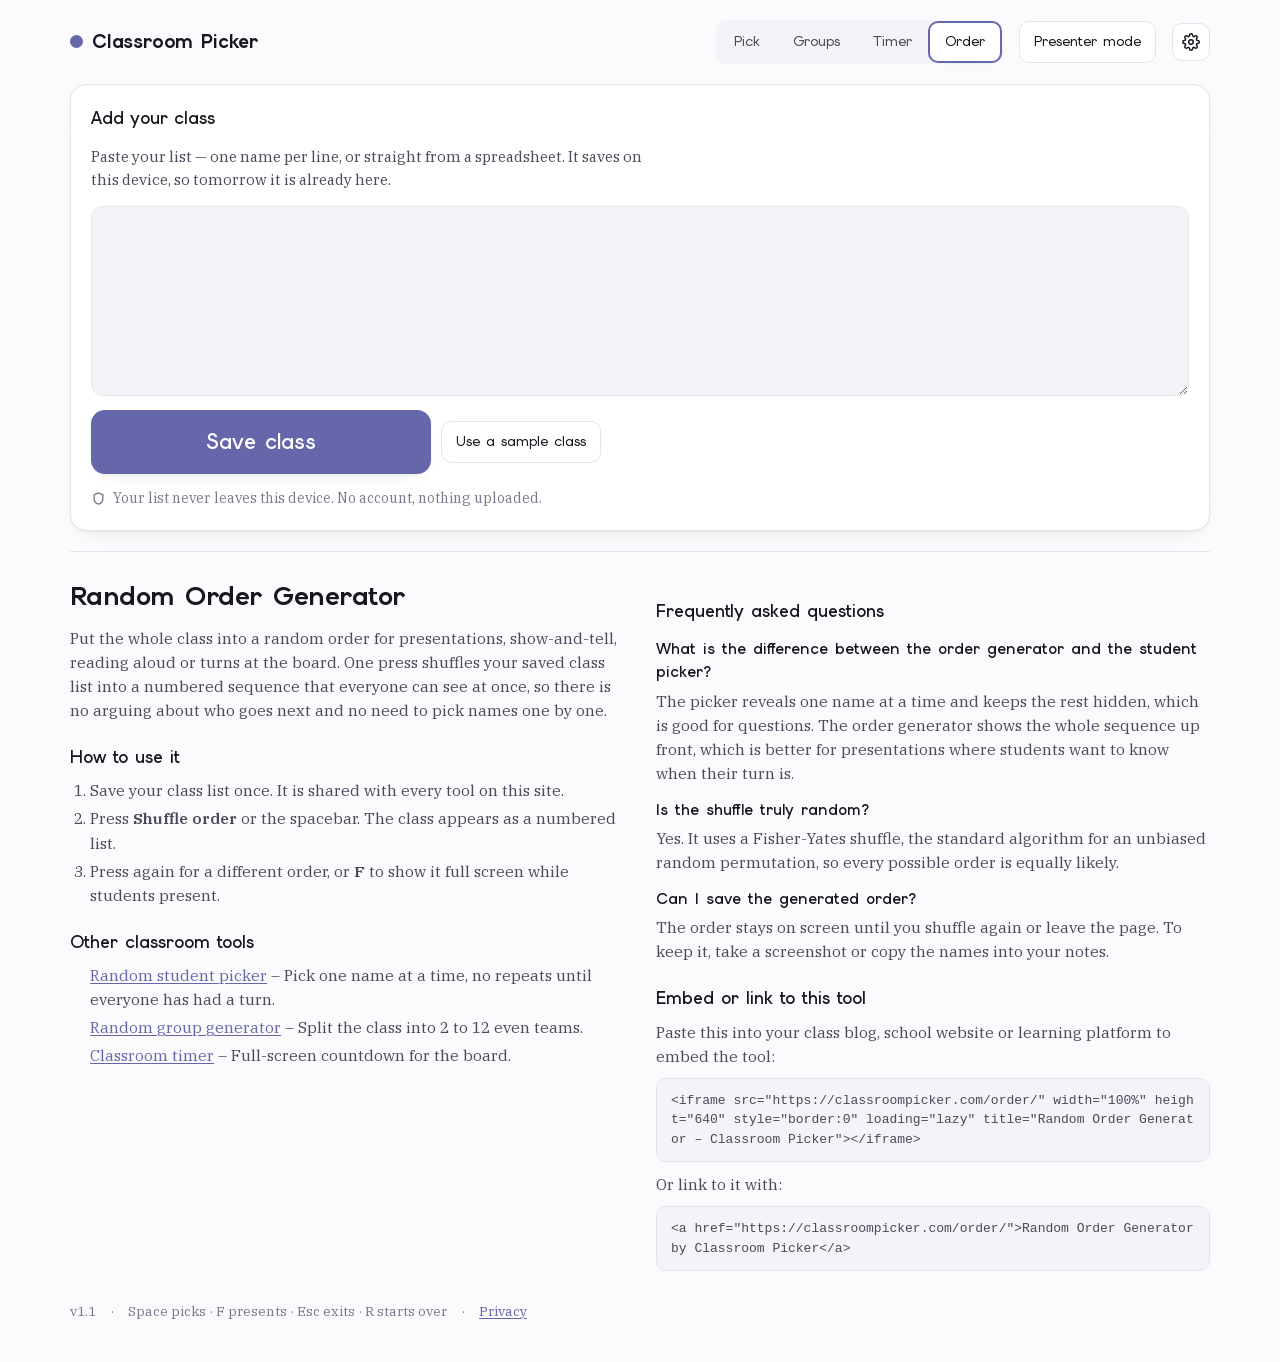
==== order/index.html @ 5ed66fa8 "Added: - four real tool routes - random order tool - per-route SEO metadata - JSON-LD structured dat" ====
<!doctype html>
<html lang="en">
<head>
<meta charset="utf-8">
<meta name="viewport" content="width=device-width, initial-scale=1">
<!-- The app shell below is shared byte-for-byte with /, /groups/, /timer/ and /order/.
     Only <head> metadata, the active nav link and the ABOUT section differ per route.
     Change the shell in all four files together. -->
<title>Random Order Generator for Students | Classroom Picker</title>
<meta name="description" content="Shuffle your class into a random speaking or presentation order in one click. Uses your saved class list. Free, no account, projector-ready.">
<link rel="canonical" href="https://classroompicker.com/order/">
<meta name="theme-color" content="#6667AB">

<!-- Social previews -->
<meta property="og:type" content="website">
<meta property="og:site_name" content="Classroom Picker">
<meta property="og:locale" content="en_US">
<meta property="og:url" content="https://classroompicker.com/order/">
<meta property="og:title" content="Random Order Generator for Students | Classroom Picker">
<meta property="og:description" content="Shuffle your class into a random speaking or presentation order in one click. Uses your saved class list. Free, no account, projector-ready.">
<meta property="og:image" content="https://classroompicker.com/assets/img/og-image.png">
<meta property="og:image:width" content="1200">
<meta property="og:image:height" content="630">
<meta property="og:image:alt" content="Classroom Picker showing a student's name in large type">
<meta name="twitter:card" content="summary_large_image">
<meta name="twitter:title" content="Random Order Generator for Students | Classroom Picker">
<meta name="twitter:description" content="Shuffle your class into a random speaking or presentation order in one click. Uses your saved class list. Free, no account, projector-ready.">
<meta name="twitter:image" content="https://classroompicker.com/assets/img/og-image.png">

<!-- Icons and manifest -->
<link rel="icon" href="/assets/img/favicon.ico" sizes="32x32">
<link rel="icon" type="image/svg+xml" id="favicon" href="data:image/svg+xml,%3Csvg xmlns='http://www.w3.org/2000/svg' viewBox='0 0 32 32'%3E%3Ccircle cx='16' cy='16' r='14' fill='%236667AB'/%3E%3C/svg%3E">
<link rel="apple-touch-icon" href="/assets/img/apple-touch-icon.png">
<link rel="manifest" href="/assets/site.webmanifest">

<!-- Self-hosted fonts: no third-party request, preload the two files used above the fold -->
<link rel="preload" href="/assets/fonts/elms-sans-latin.woff2" as="font" type="font/woff2" crossorigin>
<link rel="preload" href="/assets/fonts/ibm-plex-serif-400-latin.woff2" as="font" type="font/woff2" crossorigin>
<link rel="stylesheet" href="/assets/fonts/fonts.css">
<link rel="stylesheet" href="/assets/css/styles.css">

<script type="application/ld+json">
{
  "@context": "https://schema.org",
  "@graph": [
    {
      "@type": "WebApplication",
      "@id": "https://classroompicker.com/order/#app",
      "name": "Random Order Generator – Classroom Picker",
      "url": "https://classroompicker.com/order/",
      "description": "Shuffle your class into a random speaking or presentation order in one click. Uses your saved class list. Free, no account, projector-ready.",
      "applicationCategory": "EducationalApplication",
      "operatingSystem": "Any",
      "browserRequirements": "Requires JavaScript",
      "isAccessibleForFree": true,
      "offers": {
        "@type": "Offer",
        "price": "0",
        "priceCurrency": "USD"
      },
      "audience": {
        "@type": "EducationalAudience",
        "educationalRole": "teacher"
      },
      "image": "https://classroompicker.com/assets/img/og-image.png",
      "publisher": {
        "@type": "Organization",
        "name": "Classroom Picker",
        "url": "https://classroompicker.com/"
      }
    },
    {
      "@type": "FAQPage",
      "@id": "https://classroompicker.com/order/#faq",
      "mainEntity": [
        {
          "@type": "Question",
          "name": "What is the difference between the order generator and the student picker?",
          "acceptedAnswer": {
            "@type": "Answer",
            "text": "The picker reveals one name at a time and keeps the rest hidden, which is good for questions. The order generator shows the whole sequence up front, which is better for presentations where students want to know when their turn is."
          }
        },
        {
          "@type": "Question",
          "name": "Is the shuffle truly random?",
          "acceptedAnswer": {
            "@type": "Answer",
            "text": "Yes. It uses a Fisher-Yates shuffle, the standard algorithm for an unbiased random permutation, so every possible order is equally likely."
          }
        },
        {
          "@type": "Question",
          "name": "Can I save the generated order?",
          "acceptedAnswer": {
            "@type": "Answer",
            "text": "The order stays on screen until you shuffle again or leave the page. To keep it, take a screenshot or copy the names into your notes."
          }
        }
      ]
    }
  ]
}
</script>
</head>
<body data-view="order">
<div class="wrap">
  <button class="iconbtn exit" id="exitBtn" type="button">Exit ✕</button>

  <header class="top">
    <a class="brand" href="/"><span class="dot"></span>Classroom Picker</a>
    <nav class="nav" aria-label="Tools">
      <a href="/">Pick</a>
      <a href="/groups/">Groups</a>
      <a href="/timer/">Timer</a>
      <a href="/order/" aria-current="page">Order</a>
    </nav>
    <button class="iconbtn" id="editBtn" type="button">Edit class</button>
    <button class="iconbtn" id="presentBtn" type="button">Presenter mode</button>
    <div class="setwrap" id="setWrap">
      <button class="iconbtn iconbtn-icon" id="setBtn" type="button" aria-expanded="false" aria-label="Settings" title="Settings">
        <svg width="18" height="18" viewBox="0 0 24 24" fill="none" stroke="currentColor" stroke-width="2" stroke-linecap="round" stroke-linejoin="round">
          <circle cx="12" cy="12" r="3"></circle>
          <path d="M19.4 15a1.65 1.65 0 0 0 .33 1.82l.06.06a2 2 0 1 1-2.83 2.83l-.06-.06a1.65 1.65 0 0 0-1.82-.33 1.65 1.65 0 0 0-1 1.51V21a2 2 0 0 1-4 0v-.09A1.65 1.65 0 0 0 9 19.4a1.65 1.65 0 0 0-1.82.33l-.06.06a2 2 0 1 1-2.83-2.83l.06-.06a1.65 1.65 0 0 0 .33-1.82 1.65 1.65 0 0 0-1.51-1H3a2 2 0 0 1 0-4h.09A1.65 1.65 0 0 0 4.6 9a1.65 1.65 0 0 0-.33-1.82l-.06-.06a2 2 0 1 1 2.83-2.83l.06.06a1.65 1.65 0 0 0 1.82.33H9a1.65 1.65 0 0 0 1-1.51V3a2 2 0 0 1 4 0v.09a1.65 1.65 0 0 0 1 1.51 1.65 1.65 0 0 0 1.82-.33l.06-.06a2 2 0 1 1 2.83 2.83l-.06.06a1.65 1.65 0 0 0-.33 1.82V9a1.65 1.65 0 0 0 1.51 1H21a2 2 0 0 1 0 4h-.09a1.65 1.65 0 0 0-1.51 1z"></path>
        </svg>
      </button>

      <!-- SETTINGS -->
      <section class="panel settings-pop hidden" id="settings">
        <h2>Settings</h2>
        <div class="setrow">
          <span>Accent colour</span>
          <div class="swatches" id="swatches">
            <button class="sw" type="button" data-c="#6667AB" style="background:#6667AB" title="Default"></button>
            <button class="sw" type="button" data-c="#2E7D6B" style="background:#2E7D6B"></button>
            <button class="sw" type="button" data-c="#B4531F" style="background:#B4531F"></button>
            <button class="sw" type="button" data-c="#1F6FA8" style="background:#1F6FA8"></button>
            <button class="sw" type="button" data-c="#8C3B63" style="background:#8C3B63"></button>
            <input type="color" id="customC" value="#6667AB" aria-label="Custom accent colour">
          </div>
        </div>
        <div class="setrow">
          <span>Appearance</span>
          <div class="seg" id="themeSeg">
            <button type="button" data-t="auto" aria-pressed="true">Auto</button>
            <button type="button" data-t="light" aria-pressed="false">Light</button>
            <button type="button" data-t="dark" aria-pressed="false">Dark</button>
          </div>
        </div>
      </section>
    </div>
  </header>

  <!-- SETUP -->
  <section class="panel" id="setup">
    <h2>Add your class</h2>
    <p>Paste your list — one name per line, or straight from a spreadsheet. It saves on this device, so tomorrow it is already here.</p>
    <textarea id="names" spellcheck="false" aria-label="Class list, one name per line"></textarea>
    <div class="row">
      <button class="pick" id="saveBtn" type="button">Save class</button>
      <button class="iconbtn" id="demoBtn" type="button">Use a sample class</button>
    </div>
    <div class="trust">
      <svg width="15" height="15" viewBox="0 0 24 24" fill="none" stroke="currentColor" stroke-width="2.2"><path d="M12 3l7 3v6c0 4.5-3 8-7 9-4-1-7-4.5-7-9V6l7-3z"/></svg>
      Your list never leaves this device. No account, nothing uploaded.
    </div>
  </section>

  <!-- STAGE -->
  <section class="stage" id="stage">
    <div class="hint" id="stageHint">Press <b>Pick</b> — or tap the spacebar</div>
    <div class="name hidden" id="nameOut"></div>
    <div class="clock hidden" id="clockOut">05:00</div>
    <div class="groups hidden" id="groupsOut"></div>
    <ol class="order hidden" id="orderOut"></ol>
  </section>

  <!-- PROGRESS -->
  <div class="progress hidden" id="progress" role="progressbar" aria-valuemin="0" aria-valuemax="100" aria-label="Students remaining this round">
    <div class="progress-fill" id="progressFill"></div>
  </div>

  <!-- CONTROLS -->
  <div class="controls" id="controls">
    <button class="pick" id="mainBtn" type="button">Pick someone</button>
    <span class="count" id="count"></span>
    <span class="kbd">space</span>
    <span class="spacer">
      <button class="iconbtn" id="resetBtn" type="button">Start over</button>
      <span class="row hidden" id="groupsField">
        <label class="count" for="gCount">Groups</label>
        <input class="num" type="number" id="gCount" min="2" max="12" value="4">
      </span>
      <span class="row hidden" id="timerField">
        <label class="count" for="timerMin">Timer</label>
        <input class="num" type="number" id="timerMin" min="0" max="99" value="5">
        <span class="count">:</span>
        <input class="num" type="number" id="timerSec" min="0" max="59" step="5" value="0" aria-label="Seconds">
      </span>
    </span>
  </div>

  <noscript><p class="panel">Classroom Picker needs JavaScript to pick names. Please enable it and reload.</p></noscript>

  <!-- ABOUT: crawlable text for search engines and first-time visitors. Hidden in presenter mode. -->
  <section class="about" id="about">
    <div class="about-col">
      <h1>Random Order Generator</h1>
      <p>Put the whole class into a random order for presentations, show-and-tell, reading aloud or turns at the board. One press shuffles your saved class list into a numbered sequence that everyone can see at once, so there is no arguing about who goes next and no need to pick names one by one.</p>
      <h2>How to use it</h2>
      <ol>
        <li>Save your class list once. It is shared with every tool on this site.</li>
        <li>Press <b>Shuffle order</b> or the spacebar. The class appears as a numbered list.</li>
        <li>Press again for a different order, or <b>F</b> to show it full screen while students present.</li>
      </ol>
      <h2>Other classroom tools</h2>
      <ul class="tools">
        <li><a href="/">Random student picker</a> – Pick one name at a time, no repeats until everyone has had a turn.</li>
        <li><a href="/groups/">Random group generator</a> – Split the class into 2 to 12 even teams.</li>
        <li><a href="/timer/">Classroom timer</a> – Full-screen countdown for the board.</li>
      </ul>
    </div>
    <div class="about-col">
      <h2>Frequently asked questions</h2>
      <h3>What is the difference between the order generator and the student picker?</h3>
      <p>The picker reveals one name at a time and keeps the rest hidden, which is good for questions. The order generator shows the whole sequence up front, which is better for presentations where students want to know when their turn is.</p>
      <h3>Is the shuffle truly random?</h3>
      <p>Yes. It uses a Fisher-Yates shuffle, the standard algorithm for an unbiased random permutation, so every possible order is equally likely.</p>
      <h3>Can I save the generated order?</h3>
      <p>The order stays on screen until you shuffle again or leave the page. To keep it, take a screenshot or copy the names into your notes.</p>
      <h2>Embed or link to this tool</h2>
      <p>Paste this into your class blog, school website or learning platform to embed the tool:</p>
      <pre><code>&lt;iframe src="https://classroompicker.com/order/" width="100%" height="640" style="border:0" loading="lazy" title="Random Order Generator – Classroom Picker"&gt;&lt;/iframe&gt;</code></pre>
      <p>Or link to it with:</p>
      <pre><code>&lt;a href="https://classroompicker.com/order/"&gt;Random Order Generator by Classroom Picker&lt;/a&gt;</code></pre>
    </div>
  </section>

  <footer>
    <span>v1.1</span>
    <span>·</span>
    <span>Space picks · F presents · Esc exits · R starts over</span>
    <span>·</span>
    <a href="/privacy/">Privacy</a>
  </footer>
</div>

<script src="/assets/js/script.js"></script>
</body>
</html>
---- assets/fonts/fonts.css ----
/* Self-hosted Google Fonts (latin + latin-ext subsets only).
   Elms Sans is a variable font: one file covers weights 400-700.
   IBM Plex Serif ships one static file per weight/style. */

@font-face {
  font-family: 'Elms Sans';
  font-style: normal;
  font-weight: 400 700;
  font-display: swap;
  src: url(elms-sans-latin-ext.woff2) format('woff2');
  unicode-range: U+0100-02BA, U+02BD-02C5, U+02C7-02CC, U+02CE-02D7, U+02DD-02FF, U+0304, U+0308, U+0329, U+1D00-1DBF, U+1E00-1E9F, U+1EF2-1EFF, U+2020, U+20A0-20AB, U+20AD-20C0, U+2113, U+2C60-2C7F, U+A720-A7FF;
}

@font-face {
  font-family: 'Elms Sans';
  font-style: normal;
  font-weight: 400 700;
  font-display: swap;
  src: url(elms-sans-latin.woff2) format('woff2');
  unicode-range: U+0000-00FF, U+0131, U+0152-0153, U+02BB-02BC, U+02C6, U+02DA, U+02DC, U+0304, U+0308, U+0329, U+2000-206F, U+20AC, U+2122, U+2191, U+2193, U+2212, U+2215, U+FEFF, U+FFFD;
}

@font-face {
  font-family: 'IBM Plex Serif';
  font-style: italic;
  font-weight: 400;
  font-display: swap;
  src: url(ibm-plex-serif-400-italic-latin-ext.woff2) format('woff2');
  unicode-range: U+0100-02BA, U+02BD-02C5, U+02C7-02CC, U+02CE-02D7, U+02DD-02FF, U+0304, U+0308, U+0329, U+1D00-1DBF, U+1E00-1E9F, U+1EF2-1EFF, U+2020, U+20A0-20AB, U+20AD-20C0, U+2113, U+2C60-2C7F, U+A720-A7FF;
}

@font-face {
  font-family: 'IBM Plex Serif';
  font-style: italic;
  font-weight: 400;
  font-display: swap;
  src: url(ibm-plex-serif-400-italic-latin.woff2) format('woff2');
  unicode-range: U+0000-00FF, U+0131, U+0152-0153, U+02BB-02BC, U+02C6, U+02DA, U+02DC, U+0304, U+0308, U+0329, U+2000-206F, U+20AC, U+2122, U+2191, U+2193, U+2212, U+2215, U+FEFF, U+FFFD;
}

@font-face {
  font-family: 'IBM Plex Serif';
  font-style: normal;
  font-weight: 400;
  font-display: swap;
  src: url(ibm-plex-serif-400-latin-ext.woff2) format('woff2');
  unicode-range: U+0100-02BA, U+02BD-02C5, U+02C7-02CC, U+02CE-02D7, U+02DD-02FF, U+0304, U+0308, U+0329, U+1D00-1DBF, U+1E00-1E9F, U+1EF2-1EFF, U+2020, U+20A0-20AB, U+20AD-20C0, U+2113, U+2C60-2C7F, U+A720-A7FF;
}

@font-face {
  font-family: 'IBM Plex Serif';
  font-style: normal;
  font-weight: 400;
  font-display: swap;
  src: url(ibm-plex-serif-400-latin.woff2) format('woff2');
  unicode-range: U+0000-00FF, U+0131, U+0152-0153, U+02BB-02BC, U+02C6, U+02DA, U+02DC, U+0304, U+0308, U+0329, U+2000-206F, U+20AC, U+2122, U+2191, U+2193, U+2212, U+2215, U+FEFF, U+FFFD;
}

@font-face {
  font-family: 'IBM Plex Serif';
  font-style: normal;
  font-weight: 500;
  font-display: swap;
  src: url(ibm-plex-serif-500-latin-ext.woff2) format('woff2');
  unicode-range: U+0100-02BA, U+02BD-02C5, U+02C7-02CC, U+02CE-02D7, U+02DD-02FF, U+0304, U+0308, U+0329, U+1D00-1DBF, U+1E00-1E9F, U+1EF2-1EFF, U+2020, U+20A0-20AB, U+20AD-20C0, U+2113, U+2C60-2C7F, U+A720-A7FF;
}

@font-face {
  font-family: 'IBM Plex Serif';
  font-style: normal;
  font-weight: 500;
  font-display: swap;
  src: url(ibm-plex-serif-500-latin.woff2) format('woff2');
  unicode-range: U+0000-00FF, U+0131, U+0152-0153, U+02BB-02BC, U+02C6, U+02DA, U+02DC, U+0304, U+0308, U+0329, U+2000-206F, U+20AC, U+2122, U+2191, U+2193, U+2212, U+2215, U+FEFF, U+FFFD;
}

@font-face {
  font-family: 'IBM Plex Serif';
  font-style: normal;
  font-weight: 600;
  font-display: swap;
  src: url(ibm-plex-serif-600-latin-ext.woff2) format('woff2');
  unicode-range: U+0100-02BA, U+02BD-02C5, U+02C7-02CC, U+02CE-02D7, U+02DD-02FF, U+0304, U+0308, U+0329, U+1D00-1DBF, U+1E00-1E9F, U+1EF2-1EFF, U+2020, U+20A0-20AB, U+20AD-20C0, U+2113, U+2C60-2C7F, U+A720-A7FF;
}

@font-face {
  font-family: 'IBM Plex Serif';
  font-style: normal;
  font-weight: 600;
  font-display: swap;
  src: url(ibm-plex-serif-600-latin.woff2) format('woff2');
  unicode-range: U+0000-00FF, U+0131, U+0152-0153, U+02BB-02BC, U+02C6, U+02DA, U+02DC, U+0304, U+0308, U+0329, U+2000-206F, U+20AC, U+2122, U+2191, U+2193, U+2212, U+2215, U+FEFF, U+FFFD;
}
---- assets/css/styles.css ----
:root{
  --ground:#FBFBFD; --surface:#FFFFFF; --surface-2:#F3F3F8;
  --ink:#17171F; --ink-2:#4A4A5A; --muted:#7A7A8C;
  --rule:#E4E4EC; --rule-2:#D2D2DE;
  --accent:#6667AB; --accent-text:#54549B; --accent-soft:#6667AB22; --accent-ring:#6667AB55;
  --shadow:0 1px 2px #17171f0d, 0 8px 24px -16px #17171f33;
  --fd:"Elms Sans","Avenir Next",ui-sans-serif,system-ui,-apple-system,"Segoe UI",sans-serif;
  --fb:"IBM Plex Serif",Georgia,"Times New Roman",serif;
}
@media (prefers-color-scheme:dark){
  :root:not([data-theme="light"]){
    --ground:#131318; --surface:#1B1B22; --surface-2:#23232C;
    --ink:#EDEDF2; --ink-2:#B8B8C6; --muted:#86869A;
    --rule:#2A2A34; --rule-2:#3A3A47;
    --shadow:0 1px 2px #0006, 0 10px 28px -18px #000a;
  }
}
:root[data-theme="dark"]{
  --ground:#131318; --surface:#1B1B22; --surface-2:#23232C;
  --ink:#EDEDF2; --ink-2:#B8B8C6; --muted:#86869A;
  --rule:#2A2A34; --rule-2:#3A3A47;
  --shadow:0 1px 2px #0006, 0 10px 28px -18px #000a;
}

*{box-sizing:border-box}
body{
  margin:0; background:var(--ground); color:var(--ink);
  font-family:var(--fb); font-size:16px; line-height:1.55;
  -webkit-font-smoothing:antialiased; min-height:100vh;
}
button,input,textarea,select{font:inherit;color:inherit}
:focus-visible{outline:3px solid var(--accent); outline-offset:2px; border-radius:4px}

.wrap{max-width:1180px; margin:0 auto; padding:20px 20px 40px;
      display:flex; flex-direction:column; gap:20px; min-height:100vh}
body.setup-view #setup{margin-top:auto; margin-bottom:auto}

/* ---------- header ---------- */
.top{display:flex; align-items:center; gap:16px; flex-wrap:wrap}
.brand{font-family:var(--fd); font-weight:700; font-size:19px; letter-spacing:-.01em;
       display:flex; align-items:center; gap:9px; margin-right:auto; color:inherit; text-decoration:none}
.brand .dot{width:13px;height:13px;border-radius:50%;background:var(--accent);flex:none}
.nav{display:flex; gap:3px; background:var(--surface-2); padding:3px; border-radius:11px}
.nav a{font-family:var(--fd); font-weight:500; font-size:14px; padding:8px 15px;
  border:0; background:transparent; border-radius:8px; cursor:pointer; color:var(--ink-2); text-decoration:none}
.nav a[aria-current="page"]{background:var(--surface); color:var(--ink);
  box-shadow:0 0 0 2px var(--accent), var(--shadow)}
.iconbtn{font-family:var(--fd); font-size:14px; font-weight:500; padding:9px 14px;
  background:var(--surface); border:1px solid var(--rule); border-radius:10px; cursor:pointer}
.iconbtn:hover{border-color:var(--accent); box-shadow:0 0 0 3px var(--accent-soft)}
.iconbtn-icon{padding:9px; display:inline-flex; align-items:center; justify-content:center}
.pop{animation:pop .3s cubic-bezier(.2,.9,.3,1)}
.reveal{animation:reveal .38s cubic-bezier(.22,.8,.25,1) both}
@keyframes reveal{from{opacity:0; transform:translateY(8px)} to{opacity:1; transform:none}}

/* ---------- stage ---------- */
.stage{
  background:var(--surface); border:1px solid var(--rule); border-radius:20px;
  flex:1; min-height:min(56vh,440px);
  display:flex; align-items:center; justify-content:center; text-align:center;
  padding:32px 24px; position:relative; overflow:hidden; box-shadow:var(--shadow);
}
.name{
  font-family:var(--fd); font-weight:700; letter-spacing:-.03em; line-height:1.02;
  font-size:clamp(44px, 13vw, 168px); text-wrap:balance; word-break:break-word;
  color:var(--ink); max-width:100%;
}
.name.hit{animation:pop .34s cubic-bezier(.2,.9,.3,1)}
@keyframes pop{from{opacity:0;transform:scale(.93)}to{opacity:1;transform:none}}
.stage.lit{box-shadow:0 0 0 3px var(--accent-ring), var(--shadow)}
.hint{font-family:var(--fb); font-size:clamp(15px,2.2vw,20px); color:var(--muted); max-width:34ch}

/* ---------- progress ---------- */
.progress{width:100%; height:8px; background:var(--surface-2); border:1px solid var(--rule);
          border-radius:999px; overflow:hidden}
.progress-fill{height:100%; width:0%; background:var(--accent); border-radius:999px;
               transition:width .25s ease}

/* ---------- controls ---------- */
.controls{display:flex; align-items:center; gap:12px; flex-wrap:wrap}
.pick{
  font-family:var(--fd); font-weight:600; font-size:clamp(17px,2.4vw,21px);
  padding:16px 40px; border:0; border-radius:14px; cursor:pointer;
  background:var(--accent); color:#fff; box-shadow:var(--shadow); flex:1 1 200px; max-width:340px;
}
.pick:hover{filter:brightness(1.07)}
.pick:active{transform:translateY(1px)}
.pick[disabled]{opacity:.45; cursor:not-allowed; filter:none}
.count{font-family:var(--fb); font-variant-numeric:tabular-nums; color:var(--ink-2); font-size:15px}
.count b{color:var(--accent-text); font-weight:600}
.spacer{margin-left:auto; display:flex; gap:8px; flex-wrap:wrap}
.num{width:64px; padding:8px 10px; border:1px solid var(--rule); border-radius:9px; background:var(--surface-2)}
#timerMin,#timerSec{width:48px}
.kbd{font-family:var(--fd); font-size:12px; color:var(--muted); border:1px solid var(--rule);
     border-radius:6px; padding:2px 7px}

/* ---------- panels ---------- */
.panel{background:var(--surface); border:1px solid var(--rule); border-radius:16px;
       padding:20px; display:flex; flex-direction:column; gap:14px; box-shadow:var(--shadow)}
.panel h2{font-family:var(--fd); font-size:17px; font-weight:600; margin:0; letter-spacing:-.01em}
.panel p{margin:0; color:var(--ink-2); font-size:15px; max-width:62ch}
textarea{
  width:100%; min-height:190px; resize:vertical; padding:14px 16px;
  background:var(--surface-2); border:1px solid var(--rule); border-radius:12px;
  font-family:var(--fb); font-size:16px; line-height:1.6;
}
textarea:focus{border-color:var(--accent); box-shadow:0 0 0 3px var(--accent-soft); outline:none}
.row{display:flex; gap:10px; flex-wrap:wrap; align-items:center}
.trust{font-size:14px; color:var(--muted); display:flex; align-items:center; gap:7px}
.trust svg{flex:none}

/* settings */
.setwrap{position:relative}
.setwrap::after{content:""; position:absolute; left:0; right:0; top:100%; height:10px}
.settings-pop{
  position:absolute; top:calc(100% + 10px); right:0; width:min(320px,88vw); z-index:60;
  opacity:0; visibility:hidden; transform:translateY(-6px);
  transition:opacity .18s ease, transform .18s ease, visibility .18s;
}
.settings-pop:not(.hidden){opacity:1; visibility:visible; transform:none}
.setwrap:hover .settings-pop.hidden{
  display:flex !important; opacity:1; visibility:visible; transform:none;
}
.setrow{display:flex; align-items:center; gap:14px; flex-wrap:wrap; justify-content:space-between;
        padding:11px 0; border-bottom:1px solid var(--rule)}
.setrow:last-child{border-bottom:0}
.setrow > span{font-family:var(--fd); font-size:14.5px; font-weight:500}
.swatches{display:flex; gap:8px; align-items:center; flex-wrap:wrap}
.sw{width:30px;height:30px;border-radius:50%;border:2px solid transparent;cursor:pointer;padding:0}
.sw[aria-pressed="true"]{border-color:var(--ink); box-shadow:0 0 0 3px var(--ground) inset}
input[type=color]{width:34px;height:34px;padding:0;border:1px solid var(--rule);border-radius:8px;background:none;cursor:pointer}
.seg{display:flex; gap:2px; background:var(--surface-2); padding:3px; border-radius:10px}
.seg button{font-family:var(--fd);font-size:13.5px;padding:6px 13px;border:0;background:transparent;
            border-radius:7px;cursor:pointer;color:var(--ink-2)}
.seg button[aria-pressed="true"]{background:var(--surface);color:var(--ink);box-shadow:var(--shadow)}

/* groups */
.groups{display:grid; grid-template-columns:repeat(auto-fill,minmax(190px,1fr)); gap:14px; width:100%}
.gcard{background:var(--surface-2); border:1px solid var(--rule); border-radius:14px; padding:16px; text-align:left}
.gcard h3{font-family:var(--fd);font-size:14px;font-weight:600;margin:0 0 9px;color:var(--accent-text);
          letter-spacing:.04em;text-transform:uppercase}
.gcard ul{margin:0;padding:0;list-style:none;display:flex;flex-direction:column;gap:5px}
.gcard li{font-size:16px}

/* timer */
.clock{font-family:var(--fd);font-weight:700;font-variant-numeric:tabular-nums;
       font-size:clamp(56px,17vw,190px);letter-spacing:-.04em;line-height:1}
.clock.done{color:var(--accent-text)}
.clock-digit{display:inline-block;width:1ch;text-align:center}
.clock-colon{display:inline-block}

/* order: numbered speaking order, sized to be read from the back of the room */
.order{width:100%; margin:0; padding:0 0 0 1.6em; text-align:left; columns:2; column-gap:32px;
       font-family:var(--fd); font-weight:600; font-size:clamp(18px,2.6vw,30px); line-height:1.45}
.order li{break-inside:avoid; padding:2px 0}
.order li::marker{color:var(--accent-text); font-variant-numeric:tabular-nums}
@media (min-width:1024px){ .order{columns:3} }
body.present .order{font-size:clamp(24px,3.4vw,44px)}

/* about: crawlable text below the tool, and the static text pages (404, privacy) */
.about{display:grid; grid-template-columns:repeat(auto-fit,minmax(300px,1fr)); gap:32px;
       padding-top:24px; border-top:1px solid var(--rule); color:var(--ink-2); font-size:15.5px}
.about h1,.prose h1{font-family:var(--fd); font-size:26px; font-weight:700; letter-spacing:-.02em; margin:0 0 10px; color:var(--ink)}
.about h2,.prose h2{font-family:var(--fd); font-size:17px; font-weight:600; margin:22px 0 8px; color:var(--ink)}
.about h3{font-family:var(--fd); font-size:15px; font-weight:600; margin:14px 0 4px; color:var(--ink)}
.about p,.prose p{margin:0 0 10px; max-width:62ch}
.about ol,.about ul,.prose ul{margin:0 0 10px; padding-left:1.3em; max-width:62ch}
.about li,.prose li{margin:4px 0}
.about a,.prose a,footer a{color:var(--accent-text); text-decoration-thickness:1px; text-underline-offset:2px}
.tools{list-style:none; padding:0}
.about pre{background:var(--surface-2); border:1px solid var(--rule); border-radius:10px; padding:12px 14px;
           font-size:13px; line-height:1.5; overflow-x:auto; white-space:pre-wrap; word-break:break-all; margin:0 0 10px}
.prose{gap:0; color:var(--ink-2)}
.muted{color:var(--muted); font-size:14px}
body.text-page .wrap{gap:24px}

/* ad slot — hidden in present mode */
.ad{border:1px dashed var(--rule-2); border-radius:14px; padding:18px; text-align:center;
    color:var(--muted); font-size:13px; background:var(--surface)}
.ad b{font-family:var(--fd); display:block; font-size:12px; letter-spacing:.1em;
      text-transform:uppercase; margin-bottom:5px; color:var(--muted)}

footer{font-size:13.5px; color:var(--muted); display:flex; gap:14px; flex-wrap:wrap; align-items:center}

.hidden{display:none !important}

/* ---------- present mode ---------- */
body.present{background:var(--ground)}
body.present .wrap{max-width:none; padding:0; height:100vh; gap:0}
body.present .top,
body.present .controls,
body.present .progress,
body.present .panel,
body.present .ad,
body.present .about,
body.present footer{display:none !important}
body.present .stage{border:0; border-radius:0; height:100vh; min-height:100vh; box-shadow:none; padding:24px}
body.present .name{font-size:clamp(64px, 19vw, 340px)}
body.present .clock{font-size:clamp(80px, 24vw, 400px)}
.exit{position:fixed; top:16px; right:16px; z-index:5; opacity:.25}
.exit:hover{opacity:1}
body:not(.present) .exit{display:none}

/* ---------- responsive ---------- */
@media (max-width:720px){
  .wrap{padding:14px 14px 28px; gap:14px}
  .brand{font-size:17px; width:100%; margin-right:0}
  .nav{flex:1}
  .nav a{flex:1; padding:10px 8px; text-align:center}
  .stage{min-height:38vh; border-radius:16px; padding:24px 16px}
  .pick{flex:1 1 100%; max-width:none; padding:18px 24px}
  .spacer{margin-left:0; width:100%}
  .spacer .iconbtn{flex:1}
  .kbd{display:none}
  .controls{gap:10px}
}
@media (min-width:721px) and (max-width:1024px){
  .stage{min-height:44vh}
}
@media (prefers-reduced-motion:reduce){
  *{animation:none !important; transition:none !important}
}
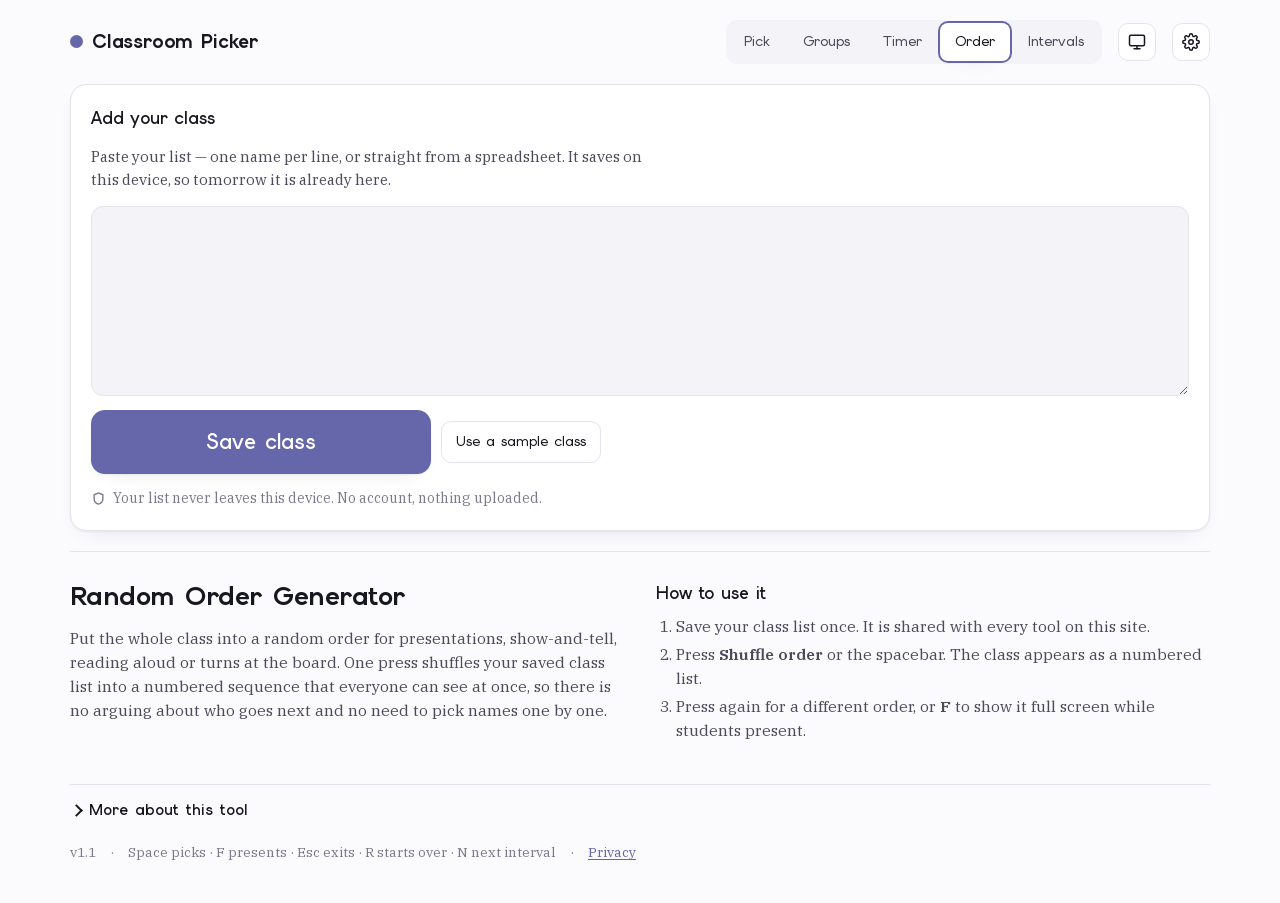
==== commit 0a8f7b87: "Added: - interval timer route - carry-over next interval - running total display - N key for next in" ====
--- a/order/index.html
+++ b/order/index.html
@@ -3,9 +3,9 @@
 <head>
 <meta charset="utf-8">
 <meta name="viewport" content="width=device-width, initial-scale=1">
-<!-- The app shell below is shared byte-for-byte with /, /groups/, /timer/ and /order/.
+<!-- The app shell below is shared byte-for-byte with /, /groups/, /timer/, /order/ and /intervals/.
      Only <head> metadata, the active nav link and the ABOUT section differ per route.
-     Change the shell in all four files together. -->
+     Change the shell in all five files together. -->
 <title>Random Order Generator for Students | Classroom Picker</title>
 <meta name="description" content="Shuffle your class into a random speaking or presentation order in one click. Uses your saved class list. Free, no account, projector-ready.">
 <link rel="canonical" href="https://classroompicker.com/order/">
@@ -114,9 +114,23 @@
       <a href="/groups/">Groups</a>
       <a href="/timer/">Timer</a>
       <a href="/order/" aria-current="page">Order</a>
+      <a href="/intervals/">Intervals</a>
     </nav>
-    <button class="iconbtn" id="editBtn" type="button">Edit class</button>
-    <button class="iconbtn" id="presentBtn" type="button">Presenter mode</button>
+    <button class="iconbtn iconbtn-icon" id="editBtn" type="button" aria-label="Edit class" title="Edit class">
+      <svg width="18" height="18" viewBox="0 0 24 24" fill="none" stroke="currentColor" stroke-width="2" stroke-linecap="round" stroke-linejoin="round">
+        <path d="M17 21v-2a4 4 0 0 0-4-4H5a4 4 0 0 0-4 4v2"></path>
+        <circle cx="9" cy="7" r="4"></circle>
+        <path d="M23 21v-2a4 4 0 0 0-3-3.87"></path>
+        <path d="M16 3.13a4 4 0 0 1 0 7.75"></path>
+      </svg>
+    </button>
+    <button class="iconbtn iconbtn-icon" id="presentBtn" type="button" aria-label="Presenter mode" title="Presenter mode (F)">
+      <svg width="18" height="18" viewBox="0 0 24 24" fill="none" stroke="currentColor" stroke-width="2" stroke-linecap="round" stroke-linejoin="round">
+        <rect x="2" y="3" width="20" height="14" rx="2" ry="2"></rect>
+        <line x1="8" y1="21" x2="16" y2="21"></line>
+        <line x1="12" y1="17" x2="12" y2="21"></line>
+      </svg>
+    </button>
     <div class="setwrap" id="setWrap">
       <button class="iconbtn iconbtn-icon" id="setBtn" type="button" aria-expanded="false" aria-label="Settings" title="Settings">
         <svg width="18" height="18" viewBox="0 0 24 24" fill="none" stroke="currentColor" stroke-width="2" stroke-linecap="round" stroke-linejoin="round">
@@ -173,6 +187,10 @@
     <div class="clock hidden" id="clockOut">05:00</div>
     <div class="groups hidden" id="groupsOut"></div>
     <ol class="order hidden" id="orderOut"></ol>
+    <div class="interval hidden" id="intervalOut">
+      <div class="interval-total" id="intervalTotal">Total 00:00</div>
+      <div class="clock" id="intervalClock">00:30</div>
+    </div>
   </section>
 
   <!-- PROGRESS -->
@@ -187,6 +205,7 @@
     <span class="kbd">space</span>
     <span class="spacer">
       <button class="iconbtn" id="resetBtn" type="button">Start over</button>
+      <button class="iconbtn hidden" id="startBtn" type="button">Start</button>
       <span class="row hidden" id="groupsField">
         <label class="count" for="gCount">Groups</label>
         <input class="num" type="number" id="gCount" min="2" max="12" value="4">
@@ -197,49 +216,66 @@
         <span class="count">:</span>
         <input class="num" type="number" id="timerSec" min="0" max="59" step="5" value="0" aria-label="Seconds">
       </span>
+      <span class="row hidden" id="intervalField">
+        <label class="count" for="intervalMin">Interval</label>
+        <input class="num" type="number" id="intervalMin" min="0" max="99" value="0">
+        <span class="count">:</span>
+        <input class="num" type="number" id="intervalSec" min="0" max="59" step="5" value="30" aria-label="Seconds">
+      </span>
     </span>
   </div>
 
   <noscript><p class="panel">Classroom Picker needs JavaScript to pick names. Please enable it and reload.</p></noscript>
 
-  <!-- ABOUT: crawlable text for search engines and first-time visitors. Hidden in presenter mode. -->
+  <!-- ABOUT: crawlable text for search engines and first-time visitors. Hidden in presenter mode.
+       Intro and how-to are always visible; the rest is collapsed in <details> (still indexable). -->
   <section class="about" id="about">
     <div class="about-col">
       <h1>Random Order Generator</h1>
       <p>Put the whole class into a random order for presentations, show-and-tell, reading aloud or turns at the board. One press shuffles your saved class list into a numbered sequence that everyone can see at once, so there is no arguing about who goes next and no need to pick names one by one.</p>
+    </div>
+    <div class="about-col">
       <h2>How to use it</h2>
       <ol>
         <li>Save your class list once. It is shared with every tool on this site.</li>
         <li>Press <b>Shuffle order</b> or the spacebar. The class appears as a numbered list.</li>
         <li>Press again for a different order, or <b>F</b> to show it full screen while students present.</li>
       </ol>
-      <h2>Other classroom tools</h2>
-      <ul class="tools">
+    </div>
+    <details class="about-more">
+      <summary>More about this tool</summary>
+      <div class="about-grid">
+      <div class="about-col">
+        <h2>Other classroom tools</h2>
+        <ul class="tools">
         <li><a href="/">Random student picker</a> – Pick one name at a time, no repeats until everyone has had a turn.</li>
         <li><a href="/groups/">Random group generator</a> – Split the class into 2 to 12 even teams.</li>
         <li><a href="/timer/">Classroom timer</a> – Full-screen countdown for the board.</li>
-      </ul>
-    </div>
-    <div class="about-col">
-      <h2>Frequently asked questions</h2>
+        <li><a href="/intervals/">Interval timer</a> – Repeating rounds with carry-over and a running total.</li>
+        </ul>
+        <h2>Embed or link to this tool</h2>
+        <p>Paste this into your class blog, school website or learning platform to embed the tool:</p>
+        <pre><code>&lt;iframe src="https://classroompicker.com/order/" width="100%" height="640" style="border:0" loading="lazy" title="Random Order Generator – Classroom Picker"&gt;&lt;/iframe&gt;</code></pre>
+        <p>Or link to it with:</p>
+        <pre><code>&lt;a href="https://classroompicker.com/order/"&gt;Random Order Generator by Classroom Picker&lt;/a&gt;</code></pre>
+      </div>
+      <div class="about-col">
+        <h2>Frequently asked questions</h2>
       <h3>What is the difference between the order generator and the student picker?</h3>
       <p>The picker reveals one name at a time and keeps the rest hidden, which is good for questions. The order generator shows the whole sequence up front, which is better for presentations where students want to know when their turn is.</p>
       <h3>Is the shuffle truly random?</h3>
       <p>Yes. It uses a Fisher-Yates shuffle, the standard algorithm for an unbiased random permutation, so every possible order is equally likely.</p>
       <h3>Can I save the generated order?</h3>
       <p>The order stays on screen until you shuffle again or leave the page. To keep it, take a screenshot or copy the names into your notes.</p>
-      <h2>Embed or link to this tool</h2>
-      <p>Paste this into your class blog, school website or learning platform to embed the tool:</p>
-      <pre><code>&lt;iframe src="https://classroompicker.com/order/" width="100%" height="640" style="border:0" loading="lazy" title="Random Order Generator – Classroom Picker"&gt;&lt;/iframe&gt;</code></pre>
-      <p>Or link to it with:</p>
-      <pre><code>&lt;a href="https://classroompicker.com/order/"&gt;Random Order Generator by Classroom Picker&lt;/a&gt;</code></pre>
-    </div>
+      </div>
+      </div>
+    </details>
   </section>
 
   <footer>
     <span>v1.1</span>
     <span>·</span>
-    <span>Space picks · F presents · Esc exits · R starts over</span>
+    <span>Space picks · F presents · Esc exits · R starts over · N next interval</span>
     <span>·</span>
     <a href="/privacy/">Privacy</a>
   </footer>
--- a/assets/css/styles.css
+++ b/assets/css/styles.css
@@ -148,6 +148,16 @@
 .clock.done{color:var(--accent-text)}
 .clock-digit{display:inline-block;width:1ch;text-align:center}
 .clock-colon{display:inline-block}
+.clock-sign{display:inline-block;margin-right:.08em}
+
+/* interval timer: small running total above, big interval countdown below */
+.interval{display:flex; flex-direction:column; align-items:center; gap:8px}
+.interval-total{font-family:var(--fd); font-weight:500; font-variant-numeric:tabular-nums;
+                font-size:clamp(16px,2.4vw,26px); color:var(--muted); letter-spacing:.01em}
+.interval-total .clock-digit,.interval-total .clock-colon{display:inline}
+.interval .clock{font-size:clamp(56px,15vw,170px)}
+body.present .interval-total{font-size:clamp(22px,3vw,40px)}
+body.present .interval .clock{font-size:clamp(80px,22vw,360px)}
 
 /* order: numbered speaking order, sized to be read from the back of the room */
 .order{width:100%; margin:0; padding:0 0 0 1.6em; text-align:left; columns:2; column-gap:32px;
@@ -158,7 +168,7 @@
 body.present .order{font-size:clamp(24px,3.4vw,44px)}
 
 /* about: crawlable text below the tool, and the static text pages (404, privacy) */
-.about{display:grid; grid-template-columns:repeat(auto-fit,minmax(300px,1fr)); gap:32px;
+.about{display:grid; grid-template-columns:repeat(2,minmax(0,1fr)); gap:32px;
        padding-top:24px; border-top:1px solid var(--rule); color:var(--ink-2); font-size:15.5px}
 .about h1,.prose h1{font-family:var(--fd); font-size:26px; font-weight:700; letter-spacing:-.02em; margin:0 0 10px; color:var(--ink)}
 .about h2,.prose h2{font-family:var(--fd); font-size:17px; font-weight:600; margin:22px 0 8px; color:var(--ink)}
@@ -168,6 +178,17 @@
 .about li,.prose li{margin:4px 0}
 .about a,.prose a,footer a{color:var(--accent-text); text-decoration-thickness:1px; text-underline-offset:2px}
 .tools{list-style:none; padding:0}
+/* collapsible remainder: spans both columns, two columns inside when open */
+.about-more{grid-column:1 / -1; border-top:1px solid var(--rule); padding-top:14px}
+.about-more summary{font-family:var(--fd); font-weight:600; font-size:15px; color:var(--ink); cursor:pointer;
+                    list-style:none; display:flex; align-items:center; gap:8px; width:max-content}
+.about-more summary::-webkit-details-marker{display:none}
+.about-more summary::before{content:""; width:7px; height:7px; border-right:2px solid currentColor; border-bottom:2px solid currentColor;
+                            transform:rotate(-45deg); transition:transform .15s ease; margin-left:2px}
+.about-more[open] summary::before{transform:rotate(45deg)}
+.about-more summary:hover{color:var(--accent-text)}
+.about-grid{display:grid; grid-template-columns:repeat(2,minmax(0,1fr)); gap:32px; padding-top:8px}
+.about-col > h2:first-child{margin-top:4px}
 .about pre{background:var(--surface-2); border:1px solid var(--rule); border-radius:10px; padding:12px 14px;
            font-size:13px; line-height:1.5; overflow-x:auto; white-space:pre-wrap; word-break:break-all; margin:0 0 10px}
 .prose{gap:0; color:var(--ink-2)}
@@ -204,9 +225,15 @@
 /* ---------- responsive ---------- */
 @media (max-width:720px){
   .wrap{padding:14px 14px 28px; gap:14px}
-  .brand{font-size:17px; width:100%; margin-right:0}
-  .nav{flex:1}
+  /* Row one: brand pushed left, class and settings icons right. Row two: full-width nav. */
+  .top{gap:10px}
+  .brand{font-size:17px; order:0}
+  #editBtn{order:1}
+  .setwrap{order:2}
+  .nav{order:3; width:100%}
   .nav a{flex:1; padding:10px 8px; text-align:center}
+  #presentBtn{display:none}
+  .about,.about-grid{grid-template-columns:1fr; gap:20px}
   .stage{min-height:38vh; border-radius:16px; padding:24px 16px}
   .pick{flex:1 1 100%; max-width:none; padding:18px 24px}
   .spacer{margin-left:0; width:100%}
